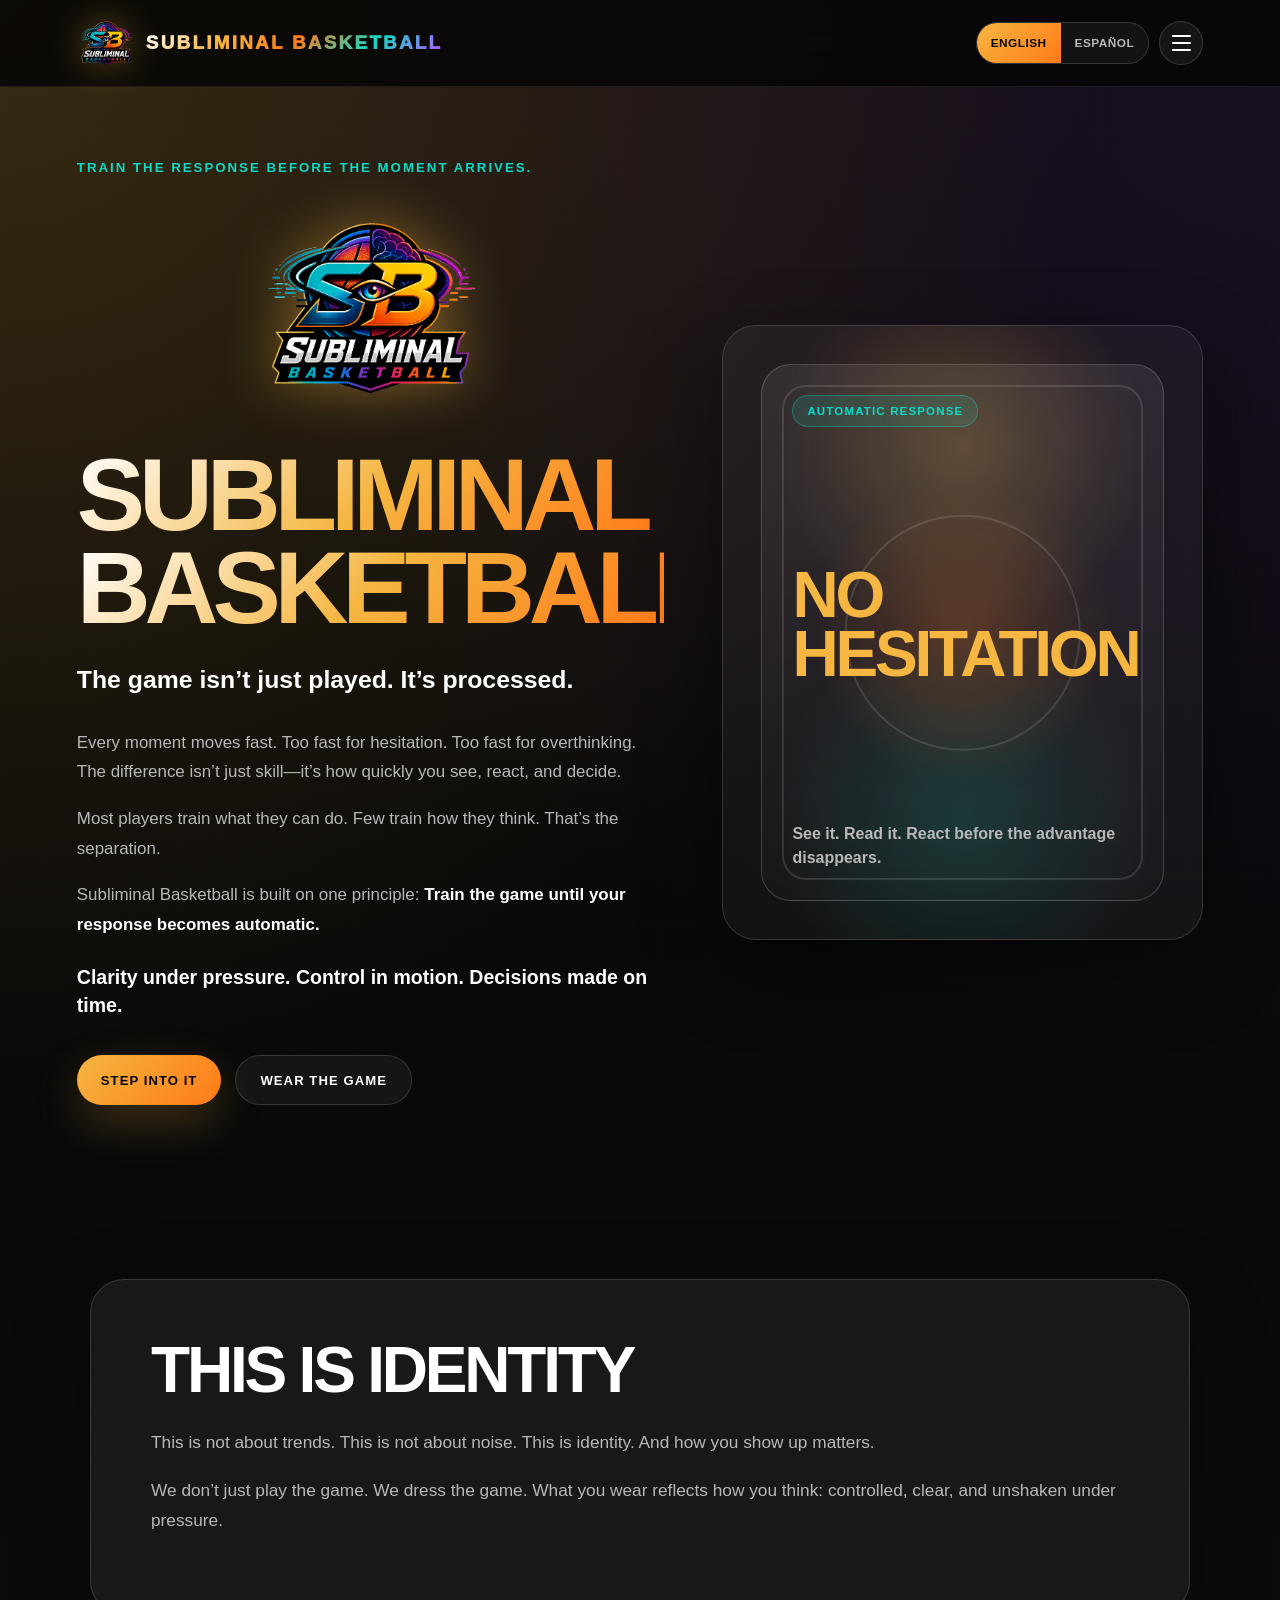
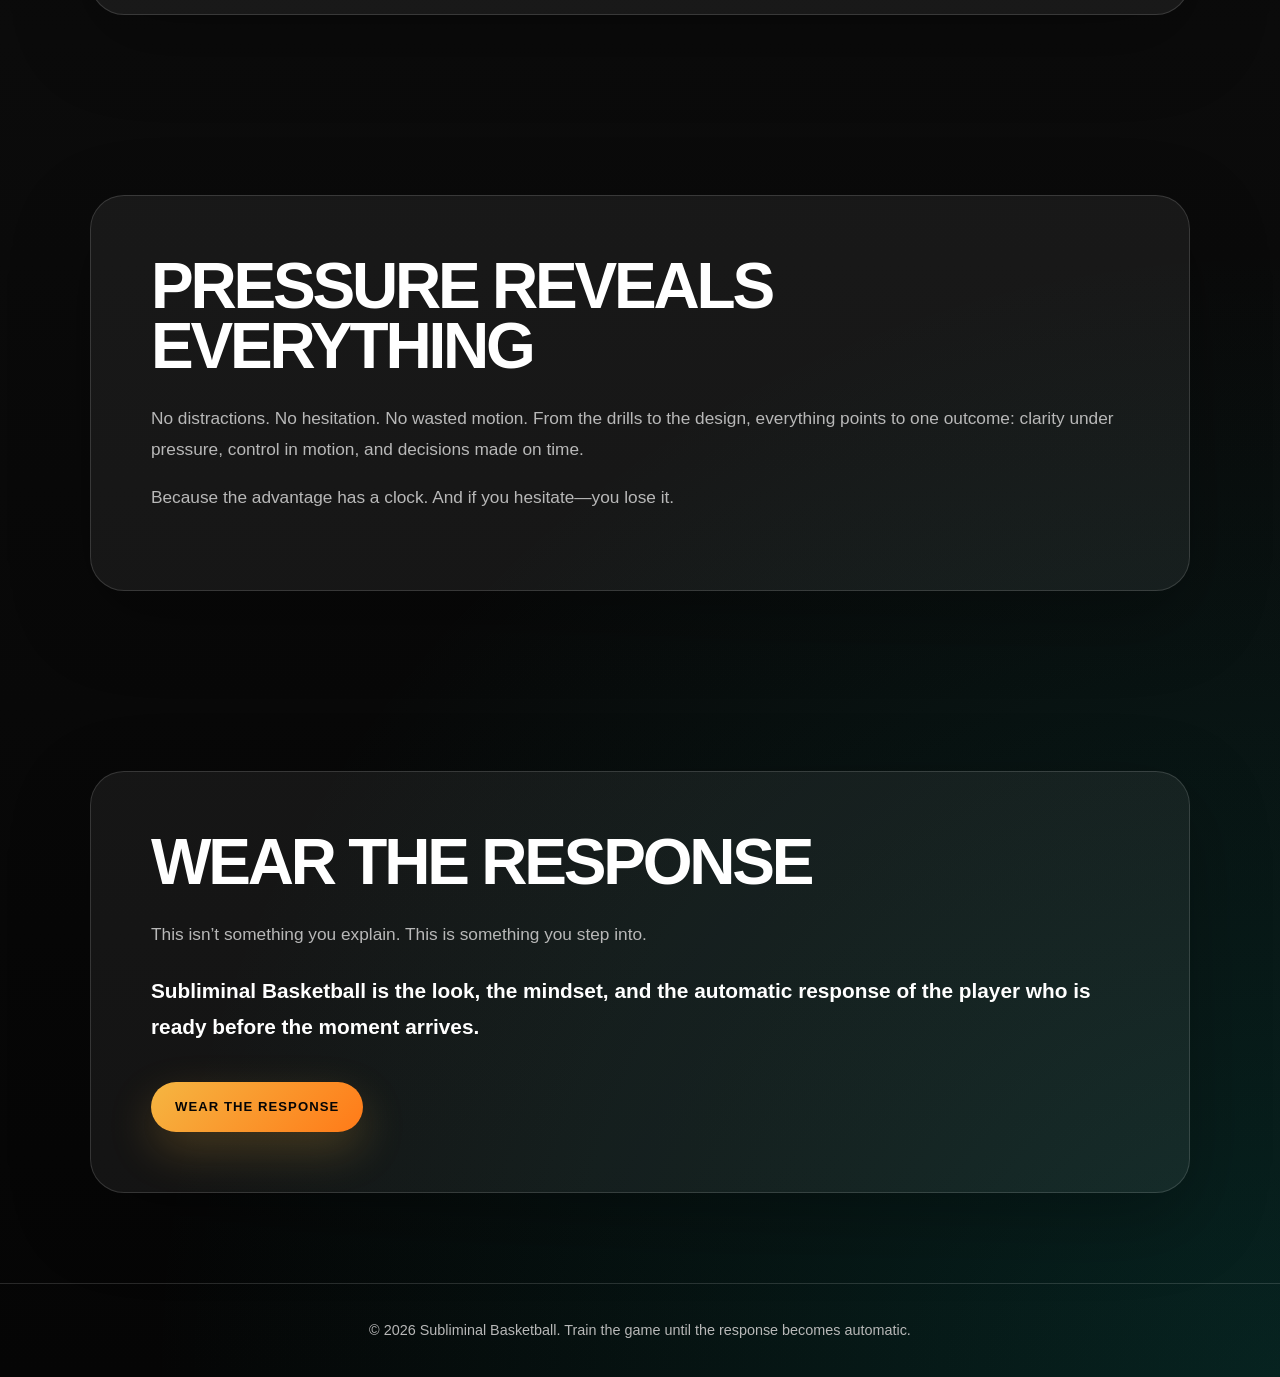
==== index.html @ 5e6e09f7 "Refactor header and hero styles for improved layout Updated styles for the site header and hero sect" ====
<!DOCTYPE html>
<html lang="en">
<head>
  <meta charset="UTF-8" />
  <meta name="viewport" content="width=device-width, initial-scale=1.0" />
  <title>Subliminal Basketball</title>

  <style>
    :root {
      --black: #050505;
      --dark: #0b0b0b;
      --gold: #f5b642;
      --orange: #ff7a18;
      --teal: #11d9c5;
      --purple: #b45cff;
      --pink: #ff3faf;
      --white: #ffffff;
      --muted: #b8b8b8;
      --card: rgba(255, 255, 255, 0.06);
      --border: rgba(255, 255, 255, 0.14);
    }

    * {
      box-sizing: border-box;
      margin: 0;
      padding: 0;
    }

    html {
      scroll-behavior: smooth;
      width: 100%;
      overflow-x: hidden;
    }

    body {
      width: 100%;
      min-height: 100vh;
      overflow-x: hidden;
      font-family: Arial, Helvetica, sans-serif;
      background:
        radial-gradient(circle at top left, rgba(245, 182, 66, 0.22), transparent 34%),
        radial-gradient(circle at top right, rgba(180, 92, 255, 0.13), transparent 34%),
        radial-gradient(circle at bottom right, rgba(17, 217, 197, 0.14), transparent 35%),
        linear-gradient(180deg, #050505 0%, #0b0b0b 55%, #050505 100%);
      color: var(--white);
    }

    a {
      color: inherit;
      text-decoration: none;
    }

    button {
      font: inherit;
    }

    .site-header {
      width: 100%;
      position: fixed;
      top: 0;
      left: 0;
      z-index: 50;
      background: rgba(5, 5, 5, 0.84);
      backdrop-filter: blur(18px);
      border-bottom: 1px solid rgba(255, 255, 255, 0.08);
    }

    main {
      padding-top: 86px;
    }

    .top-nav {
      width: min(100%, 1480px);
      margin: 0 auto;
      padding: 14px 6%;
      display: grid;
      grid-template-columns: minmax(0, 1fr) auto;
      align-items: center;
      gap: 14px;
      position: relative;
    }

    .nav-brand {
      display: flex;
      align-items: center;
      gap: 11px;
      min-width: 0;
    }

    .nav-logo {
      width: clamp(42px, 7vw, 58px);
      height: clamp(42px, 7vw, 58px);
      object-fit: contain;
      display: block;
      flex-shrink: 0;
      filter: drop-shadow(0 0 18px rgba(245, 182, 66, 0.35));
    }

    .nav-title {
      min-width: 0;
      font-size: clamp(0.86rem, 2.2vw, 1.18rem);
      font-weight: 950;
      letter-spacing: clamp(0.05em, 0.8vw, 0.12em);
      line-height: 1.05;
      text-transform: uppercase;
      background: linear-gradient(135deg, var(--white), var(--gold), var(--orange), var(--teal), var(--purple));
      -webkit-background-clip: text;
      background-clip: text;
      color: transparent;
      overflow-wrap: anywhere;
    }

    .nav-actions {
      display: flex;
      align-items: center;
      justify-content: flex-end;
      gap: 10px;
      flex-shrink: 0;
    }

    .language-toggle {
      display: flex;
      border: 1px solid var(--border);
      border-radius: 999px;
      overflow: hidden;
      background: rgba(255, 255, 255, 0.05);
      min-height: 42px;
    }

    .language-toggle button {
      background: transparent;
      border: none;
      color: var(--muted);
      padding: 0 14px;
      cursor: pointer;
      font-weight: 900;
      letter-spacing: 0.04em;
      font-size: 0.74rem;
      text-transform: uppercase;
      white-space: nowrap;
    }

    .language-toggle button.active {
      background: linear-gradient(135deg, var(--gold), var(--orange));
      color: #050505;
    }

    .hamburger {
      width: 44px;
      height: 44px;
      border-radius: 999px;
      border: 1px solid var(--border);
      background: rgba(255, 255, 255, 0.06);
      display: inline-flex;
      flex-direction: column;
      align-items: center;
      justify-content: center;
      gap: 5px;
      cursor: pointer;
      transition: transform 0.2s ease, border-color 0.2s ease;
      flex-shrink: 0;
    }

    .hamburger:hover {
      transform: translateY(-1px);
      border-color: rgba(245, 182, 66, 0.55);
    }

    .hamburger span {
      width: 19px;
      height: 2px;
      border-radius: 999px;
      background: var(--white);
      display: block;
      transition: transform 0.2s ease, opacity 0.2s ease;
    }

    .hamburger.open span:nth-child(1) {
      transform: translateY(7px) rotate(45deg);
    }

    .hamburger.open span:nth-child(2) {
      opacity: 0;
    }

    .hamburger.open span:nth-child(3) {
      transform: translateY(-7px) rotate(-45deg);
    }

    .nav-menu {
      position: absolute;
      top: calc(100% + 10px);
      right: 6%;
      width: min(330px, calc(100vw - 28px));
      border: 1px solid var(--border);
      border-radius: 24px;
      background:
        radial-gradient(circle at top left, rgba(245, 182, 66, 0.18), transparent 38%),
        radial-gradient(circle at bottom right, rgba(17, 217, 197, 0.12), transparent 42%),
        rgba(8, 8, 8, 0.97);
      box-shadow: 0 25px 80px rgba(0, 0, 0, 0.45);
      padding: 12px;
      display: none;
    }

    .nav-menu.open {
      display: block;
    }

    .nav-menu a {
      display: flex;
      align-items: center;
      justify-content: space-between;
      gap: 18px;
      padding: 15px 14px;
      border-radius: 16px;
      color: var(--white);
      font-weight: 900;
      letter-spacing: 0.07em;
      text-transform: uppercase;
      font-size: 0.83rem;
      transition: background 0.2s ease, color 0.2s ease;
    }

    .nav-menu a:hover,
    .nav-menu a:focus-visible {
      background: rgba(255, 255, 255, 0.07);
      color: var(--gold);
      outline: none;
    }

    .nav-menu a::after {
      content: "→";
      color: var(--teal);
      flex-shrink: 0;
    }

    .hero {
      width: min(100%, 1480px);
      min-height: calc(100svh - 78px);
      margin: 0 auto;
      display: grid;
      grid-template-columns: minmax(0, 1.1fr) minmax(320px, 0.9fr);
      align-items: center;
      gap: clamp(28px, 5vw, 58px);
      padding: clamp(38px, 7vw, 74px) 6% 84px;
      position: relative;
    }

    .hero::before {
      content: "";
      position: absolute;
      inset: 0;
      background:
        linear-gradient(rgba(255, 255, 255, 0.03) 1px, transparent 1px),
        linear-gradient(90deg, rgba(255, 255, 255, 0.03) 1px, transparent 1px);
      background-size: 44px 44px;
      opacity: 0.25;
      pointer-events: none;
    }

    .hero-content {
      position: relative;
      z-index: 2;
      max-width: 760px;
      min-width: 0;
    }

    .eyebrow {
      color: var(--teal);
      font-weight: 900;
      letter-spacing: 0.15em;
      text-transform: uppercase;
      font-size: clamp(0.72rem, 1.6vw, 0.83rem);
      margin-bottom: 18px;
    }

    .hero-logo-wrap {
      width: 100%;
      display: flex;
      justify-content: center;
      align-items: center;
      margin: 4px 0 26px;
    }

    .hero-logo {
      width: clamp(150px, 18vw, 245px);
      height: auto;
      object-fit: contain;
      display: block;
      filter: drop-shadow(0 0 28px rgba(245, 182, 66, 0.42));
    }

    h1 {
      font-size: clamp(3rem, 8vw, 7.8rem);
      line-height: 0.9;
      letter-spacing: -0.06em;
      text-transform: uppercase;
      margin-bottom: 28px;
    }

    h1 span {
      display: block;
      background: linear-gradient(135deg, var(--white), var(--gold), var(--orange));
      -webkit-background-clip: text;
      background-clip: text;
      color: transparent;
    }

    .subtitle {
      font-size: clamp(1.1rem, 2vw, 1.55rem);
      line-height: 1.45;
      color: var(--white);
      max-width: 700px;
      margin-bottom: 30px;
      font-weight: 800;
    }

    .story {
      display: flex;
      flex-direction: column;
      gap: 17px;
      color: var(--muted);
      font-size: clamp(0.98rem, 1.45vw, 1.06rem);
      line-height: 1.75;
      max-width: 720px;
    }

    .story strong {
      color: var(--white);
    }

    .story .power-line {
      color: var(--white);
      font-weight: 900;
      font-size: clamp(1.08rem, 2vw, 1.22rem);
      line-height: 1.45;
      margin-top: 6px;
    }

    .cta-row {
      display: flex;
      flex-wrap: wrap;
      gap: 14px;
      margin-top: 36px;
    }

    .btn {
      min-height: 50px;
      display: inline-flex;
      align-items: center;
      justify-content: center;
      padding: 15px 24px;
      border-radius: 999px;
      font-weight: 900;
      text-transform: uppercase;
      letter-spacing: 0.08em;
      font-size: 0.82rem;
      transition: transform 0.2s ease, box-shadow 0.2s ease;
      text-align: center;
    }

    .btn:hover {
      transform: translateY(-2px);
    }

    .btn-primary {
      background: linear-gradient(135deg, var(--gold), var(--orange));
      color: #050505;
      box-shadow: 0 18px 45px rgba(245, 182, 66, 0.22);
    }

    .btn-secondary {
      border: 1px solid var(--border);
      color: var(--white);
      background: rgba(255, 255, 255, 0.05);
    }

    .visual-panel {
      position: relative;
      z-index: 2;
      min-height: clamp(420px, 45vw, 560px);
      border: 1px solid var(--border);
      border-radius: 34px;
      background:
        radial-gradient(circle at 50% 20%, rgba(245, 182, 66, 0.25), transparent 34%),
        radial-gradient(circle at 50% 80%, rgba(17, 217, 197, 0.16), transparent 35%),
        rgba(255, 255, 255, 0.045);
      overflow: hidden;
      box-shadow: 0 30px 80px rgba(0, 0, 0, 0.45);
      display: flex;
      align-items: center;
      justify-content: center;
      padding: clamp(24px, 4vw, 38px);
      min-width: 0;
    }

    .court-card {
      width: min(100%, 420px);
      aspect-ratio: 3 / 4;
      border-radius: 30px;
      border: 1px solid rgba(255, 255, 255, 0.18);
      background:
        linear-gradient(180deg, rgba(255, 255, 255, 0.08), rgba(255, 255, 255, 0.02)),
        radial-gradient(circle at center, rgba(255, 122, 24, 0.24), transparent 45%);
      display: flex;
      flex-direction: column;
      justify-content: space-between;
      padding: clamp(22px, 4vw, 30px);
      position: relative;
      overflow: hidden;
    }

    .court-card::before {
      content: "";
      position: absolute;
      inset: 20px;
      border: 2px solid rgba(255, 255, 255, 0.12);
      border-radius: 24px;
    }

    .court-card::after {
      content: "";
      position: absolute;
      width: 58%;
      aspect-ratio: 1;
      border: 2px solid rgba(255, 255, 255, 0.12);
      border-radius: 50%;
      left: 50%;
      top: 50%;
      transform: translate(-50%, -50%);
    }

    .badge {
      position: relative;
      z-index: 2;
      align-self: flex-start;
      padding: 9px 14px;
      border-radius: 999px;
      background: rgba(17, 217, 197, 0.12);
      border: 1px solid rgba(17, 217, 197, 0.35);
      color: var(--teal);
      font-size: 0.72rem;
      text-transform: uppercase;
      font-weight: 900;
      letter-spacing: 0.1em;
    }

    .visual-title {
      position: relative;
      z-index: 2;
      font-size: clamp(2.2rem, 6vw, 4rem);
      line-height: 0.92;
      font-weight: 900;
      text-transform: uppercase;
      letter-spacing: -0.05em;
    }

    .visual-title span {
      color: var(--gold);
    }

    .visual-footer {
      position: relative;
      z-index: 2;
      color: var(--muted);
      line-height: 1.5;
      font-weight: 700;
      font-size: clamp(0.92rem, 1.6vw, 1rem);
    }

    section:not(.hero) {
      width: min(100%, 1480px);
      margin: 0 auto;
      padding: 90px 6%;
    }

    .section-card {
      max-width: 1100px;
      margin: 0 auto;
      border: 1px solid var(--border);
      border-radius: 34px;
      padding: clamp(28px, 5vw, 60px);
      background: var(--card);
      box-shadow: 0 25px 80px rgba(0, 0, 0, 0.28);
    }

    .section-card h2 {
      font-size: clamp(2rem, 5vw, 4.6rem);
      line-height: 0.95;
      letter-spacing: -0.05em;
      text-transform: uppercase;
      margin-bottom: 26px;
    }

    .section-card p {
      color: var(--muted);
      font-size: clamp(1rem, 1.55vw, 1.08rem);
      line-height: 1.75;
      margin-bottom: 18px;
    }

    .section-card .closing {
      color: var(--white);
      font-weight: 900;
      font-size: clamp(1.08rem, 2vw, 1.3rem);
      margin-top: 24px;
    }

    footer {
      width: 100%;
      padding: 36px 6%;
      border-top: 1px solid var(--border);
      color: var(--muted);
      text-align: center;
      font-size: 0.9rem;
      line-height: 1.5;
    }

    [data-lang="es"] {
      display: none;
    }

    body.es [data-lang="en"] {
      display: none;
    }

    body.es [data-lang="es"] {
      display: block;
    }

    body.es span[data-lang="es"],
    body.es strong[data-lang="es"] {
      display: inline;
    }

    body.es span[data-lang="en"],
    body.es strong[data-lang="en"] {
      display: none;
    }

    @media (max-width: 980px) {
      .hero {
        grid-template-columns: 1fr;
        min-height: auto;
      }

      .hero-content {
        max-width: 860px;
      }

      .visual-panel {
        width: 100%;
      }
    }

    @media (max-width: 700px) {
      main {
        padding-top: 76px;
      }

      .top-nav {
        padding: 12px 5%;
        grid-template-columns: 1fr auto;
        align-items: center;
        gap: 10px;
      }

      .nav-brand {
        gap: 9px;
      }

      .nav-logo {
        width: 44px;
        height: 44px;
      }

      .nav-title {
        font-size: 0.84rem;
        letter-spacing: 0.07em;
        max-width: 170px;
      }

      .nav-actions {
        gap: 8px;
      }

      .language-toggle {
        min-height: 40px;
      }

      .language-toggle button {
        padding: 0 10px;
        font-size: 0.66rem;
      }

      .hamburger {
        width: 42px;
        height: 42px;
      }

      .nav-menu {
        right: 5%;
        top: calc(100% + 8px);
      }

      .hero {
        padding: 36px 5% 70px;
        gap: 34px;
      }

      .hero-logo {
        width: clamp(145px, 38vw, 205px);
      }

      .eyebrow {
        letter-spacing: 0.11em;
      }

      h1 {
        font-size: clamp(2.78rem, 15vw, 4.8rem);
      }

      .cta-row {
        flex-direction: column;
      }

      .btn {
        width: 100%;
      }

      .visual-panel {
        min-height: 390px;
        border-radius: 28px;
      }

      .court-card {
        max-width: 330px;
        border-radius: 26px;
      }

      section:not(.hero) {
        padding: 70px 5%;
      }

      .section-card {
        border-radius: 28px;
      }
    }

    @media (max-width: 470px) {
      main {
        padding-top: 122px;
      }

      .top-nav {
        grid-template-columns: 1fr;
        justify-items: stretch;
      }

      .nav-brand {
        justify-content: center;
        text-align: center;
      }

      .nav-title {
        max-width: none;
        font-size: 0.88rem;
      }

      .nav-actions {
        width: 100%;
        justify-content: center;
      }

      .language-toggle {
        flex: 1;
        max-width: 245px;
      }

      .language-toggle button {
        flex: 1;
        padding: 0 8px;
      }

      .nav-menu {
        left: 14px;
        right: 14px;
        width: auto;
      }

      .hero {
        padding-top: 30px;
      }

      .hero-logo-wrap {
        margin: 2px 0 22px;
      }

      .hero-logo {
        width: min(210px, 58vw);
      }

      .subtitle {
        margin-bottom: 24px;
      }

      .story {
        line-height: 1.68;
        gap: 15px;
      }

      .visual-panel {
        min-height: 360px;
        padding: 18px;
      }

      .court-card {
        max-width: 300px;
      }
    }

    @media (max-width: 360px) {
      main {
        padding-top: 118px;
      }

      .nav-title {
        font-size: 0.78rem;
      }

      .language-toggle {
        max-width: 220px;
      }

      .language-toggle button {
        font-size: 0.6rem;
      }

      .hero {
        padding-left: 4.5%;
        padding-right: 4.5%;
      }

      h1 {
        font-size: 2.55rem;
      }

      .visual-panel {
        min-height: 330px;
      }
    }
  </style>
</head>

<body>
  <header class="site-header">
    <nav class="top-nav" aria-label="Main Navigation">
      <a href="index.html" class="nav-brand" aria-label="Subliminal Basketball Home">
        <img src="subliminal-transparent.png" alt="Subliminal Basketball Logo" class="nav-logo" />
        <div class="nav-title">Subliminal Basketball</div>
      </a>

      <div class="nav-actions">
        <div class="language-toggle" aria-label="Language selector">
          <button id="enBtn" class="active" type="button">English</button>
          <button id="esBtn" type="button">Español</button>
        </div>

        <button class="hamburger" id="menuBtn" type="button" aria-label="Open menu" aria-expanded="false">
          <span></span>
          <span></span>
          <span></span>
        </button>
      </div>

      <div class="nav-menu" id="navMenu">
        <a href="#identity">
          <span data-lang="en">Identity</span>
          <span data-lang="es">Identidad</span>
        </a>

        <a href="#pressure">
          <span data-lang="en">Pressure</span>
          <span data-lang="es">Presión</span>
        </a>

        <a href="#wear">
          <span data-lang="en">Wear The Game</span>
          <span data-lang="es">Viste El Juego</span>
        </a>
      </div>
    </nav>
  </header>

  <main>
    <section class="hero">
      <div class="hero-content">
        <div class="eyebrow">
          <span data-lang="en">Train the response before the moment arrives.</span>
          <span data-lang="es">Entrena la respuesta antes de que llegue el momento.</span>
        </div>

        <div class="hero-logo-wrap" aria-hidden="true">
          <img src="subliminal-transparent.png" alt="" class="hero-logo" />
        </div>

        <h1>
          <span data-lang="en">Subliminal</span>
          <span data-lang="en">Basketball</span>

          <span data-lang="es">Baloncesto</span>
          <span data-lang="es">Subliminal</span>
        </h1>

        <p class="subtitle">
          <span data-lang="en">The game isn’t just played. It’s processed.</span>
          <span data-lang="es">El juego no solo se juega. Se procesa.</span>
        </p>

        <div class="story">
          <p data-lang="en">
            Every moment moves fast. Too fast for hesitation. Too fast for overthinking. The difference isn’t just skill—it’s how quickly you see, react, and decide.
          </p>

          <p data-lang="en">
            Most players train what they can do. Few train how they think. That’s the separation.
          </p>

          <p data-lang="en">
            Subliminal Basketball is built on one principle: <strong>Train the game until your response becomes automatic.</strong>
          </p>

          <p data-lang="es">
            Cada momento se mueve rápido. Demasiado rápido para dudar. Demasiado rápido para pensar de más. La diferencia no es solamente la habilidad; es cuán rápido ves, reaccionas y decides.
          </p>

          <p data-lang="es">
            La mayoría de los jugadores entrenan lo que pueden hacer. Pocos entrenan cómo piensan. Ahí está la separación.
          </p>

          <p data-lang="es">
            Subliminal Basketball nace de un principio: <strong>Entrena el juego hasta que tu respuesta sea automática.</strong>
          </p>

          <p class="power-line" data-lang="en">
            Clarity under pressure. Control in motion. Decisions made on time.
          </p>

          <p class="power-line" data-lang="es">
            Claridad bajo presión. Control en movimiento. Decisiones a tiempo.
          </p>
        </div>

        <div class="cta-row">
          <a href="#identity" class="btn btn-primary">
            <span data-lang="en">Step Into It</span>
            <span data-lang="es">Entra En El Juego</span>
          </a>

          <a href="#wear" class="btn btn-secondary">
            <span data-lang="en">Wear The Game</span>
            <span data-lang="es">Viste El Juego</span>
          </a>
        </div>
      </div>

      <div class="visual-panel">
        <div class="court-card">
          <div class="badge">
            <span data-lang="en">Automatic Response</span>
            <span data-lang="es">Respuesta Automática</span>
          </div>

          <div class="visual-title">
            <span data-lang="en">No<br>Hesitation</span>
            <span data-lang="es">Sin<br>Duda</span>
          </div>

          <div class="visual-footer">
            <span data-lang="en">See it. Read it. React before the advantage disappears.</span>
            <span data-lang="es">Velo. Léelo. Reacciona antes de que la ventaja desaparezca.</span>
          </div>
        </div>
      </div>
    </section>

    <section id="identity">
      <div class="section-card">
        <h2>
          <span data-lang="en">This Is Identity</span>
          <span data-lang="es">Esto Es Identidad</span>
        </h2>

        <p data-lang="en">
          This is not about trends. This is not about noise. This is identity. And how you show up matters.
        </p>

        <p data-lang="en">
          We don’t just play the game. We dress the game. What you wear reflects how you think: controlled, clear, and unshaken under pressure.
        </p>

        <p data-lang="es">
          Esto no se trata de tendencias. Esto no se trata de ruido. Esto es identidad. Y la manera en que te presentas importa.
        </p>

        <p data-lang="es">
          Nosotros no solo jugamos el juego. Nosotros vestimos el juego. Lo que te pones refleja cómo piensas: con control, claridad y firmeza bajo presión.
        </p>
      </div>
    </section>

    <section id="pressure">
      <div class="section-card">
        <h2>
          <span data-lang="en">Pressure Reveals Everything</span>
          <span data-lang="es">La Presión Lo Revela Todo</span>
        </h2>

        <p data-lang="en">
          No distractions. No hesitation. No wasted motion. From the drills to the design, everything points to one outcome: clarity under pressure, control in motion, and decisions made on time.
        </p>

        <p data-lang="en">
          Because the advantage has a clock. And if you hesitate—you lose it.
        </p>

        <p data-lang="es">
          Sin distracciones. Sin dudas. Sin movimientos desperdiciados. Desde los ejercicios hasta el diseño, todo apunta a un solo resultado: claridad bajo presión, control en movimiento y decisiones tomadas a tiempo.
        </p>

        <p data-lang="es">
          Porque la ventaja tiene reloj. Y si dudas, la pierdes.
        </p>
      </div>
    </section>

    <section id="wear">
      <div class="section-card">
        <h2>
          <span data-lang="en">Wear The Response</span>
          <span data-lang="es">Viste La Respuesta</span>
        </h2>

        <p data-lang="en">
          This isn’t something you explain. This is something you step into.
        </p>

        <p data-lang="en" class="closing">
          Subliminal Basketball is the look, the mindset, and the automatic response of the player who is ready before the moment arrives.
        </p>

        <p data-lang="es">
          Esto no es algo que se explica. Esto es algo en lo que tú entras.
        </p>

        <p data-lang="es" class="closing">
          Subliminal Basketball es la presencia, la mentalidad y la respuesta automática del jugador que está listo antes de que llegue el momento.
        </p>

        <div class="cta-row">
          <a href="#" class="btn btn-primary">
            <span data-lang="en">Wear The Response</span>
            <span data-lang="es">Viste La Respuesta</span>
          </a>
        </div>
      </div>
    </section>
  </main>

  <footer>
    <span data-lang="en">© 2026 Subliminal Basketball. Train the game until the response becomes automatic.</span>
    <span data-lang="es">© 2026 Subliminal Basketball. Entrena el juego hasta que la respuesta sea automática.</span>
  </footer>

  <script>
    const enBtn = document.getElementById("enBtn");
    const esBtn = document.getElementById("esBtn");
    const menuBtn = document.getElementById("menuBtn");
    const navMenu = document.getElementById("navMenu");
    const menuLinks = navMenu.querySelectorAll("a");

    function setLanguage(lang) {
      if (lang === "es") {
        document.body.classList.add("es");
        esBtn.classList.add("active");
        enBtn.classList.remove("active");
        document.documentElement.lang = "es";
      } else {
        document.body.classList.remove("es");
        enBtn.classList.add("active");
        esBtn.classList.remove("active");
        document.documentElement.lang = "en";
      }

      localStorage.setItem("subliminalBasketballLang", lang);
      closeMenu();
    }

    function toggleMenu() {
      const isOpen = navMenu.classList.toggle("open");
      menuBtn.classList.toggle("open", isOpen);
      menuBtn.setAttribute("aria-expanded", isOpen ? "true" : "false");
      menuBtn.setAttribute("aria-label", isOpen ? "Close menu" : "Open menu");
    }

    function closeMenu() {
      navMenu.classList.remove("open");
      menuBtn.classList.remove("open");
      menuBtn.setAttribute("aria-expanded", "false");
      menuBtn.setAttribute("aria-label", "Open menu");
    }

    enBtn.addEventListener("click", () => setLanguage("en"));
    esBtn.addEventListener("click", () => setLanguage("es"));
    menuBtn.addEventListener("click", toggleMenu);

    menuLinks.forEach((link) => {
      link.addEventListener("click", closeMenu);
    });

    document.addEventListener("click", (event) => {
      const clickedInsideNav = event.target.closest(".top-nav");
      if (!clickedInsideNav) {
        closeMenu();
      }
    });

    document.addEventListener("keydown", (event) => {
      if (event.key === "Escape") {
        closeMenu();
      }
    });

    const savedLang = localStorage.getItem("subliminalBasketballLang");
    if (savedLang === "es") {
      setLanguage("es");
    }
  </script>
</body>
</html>
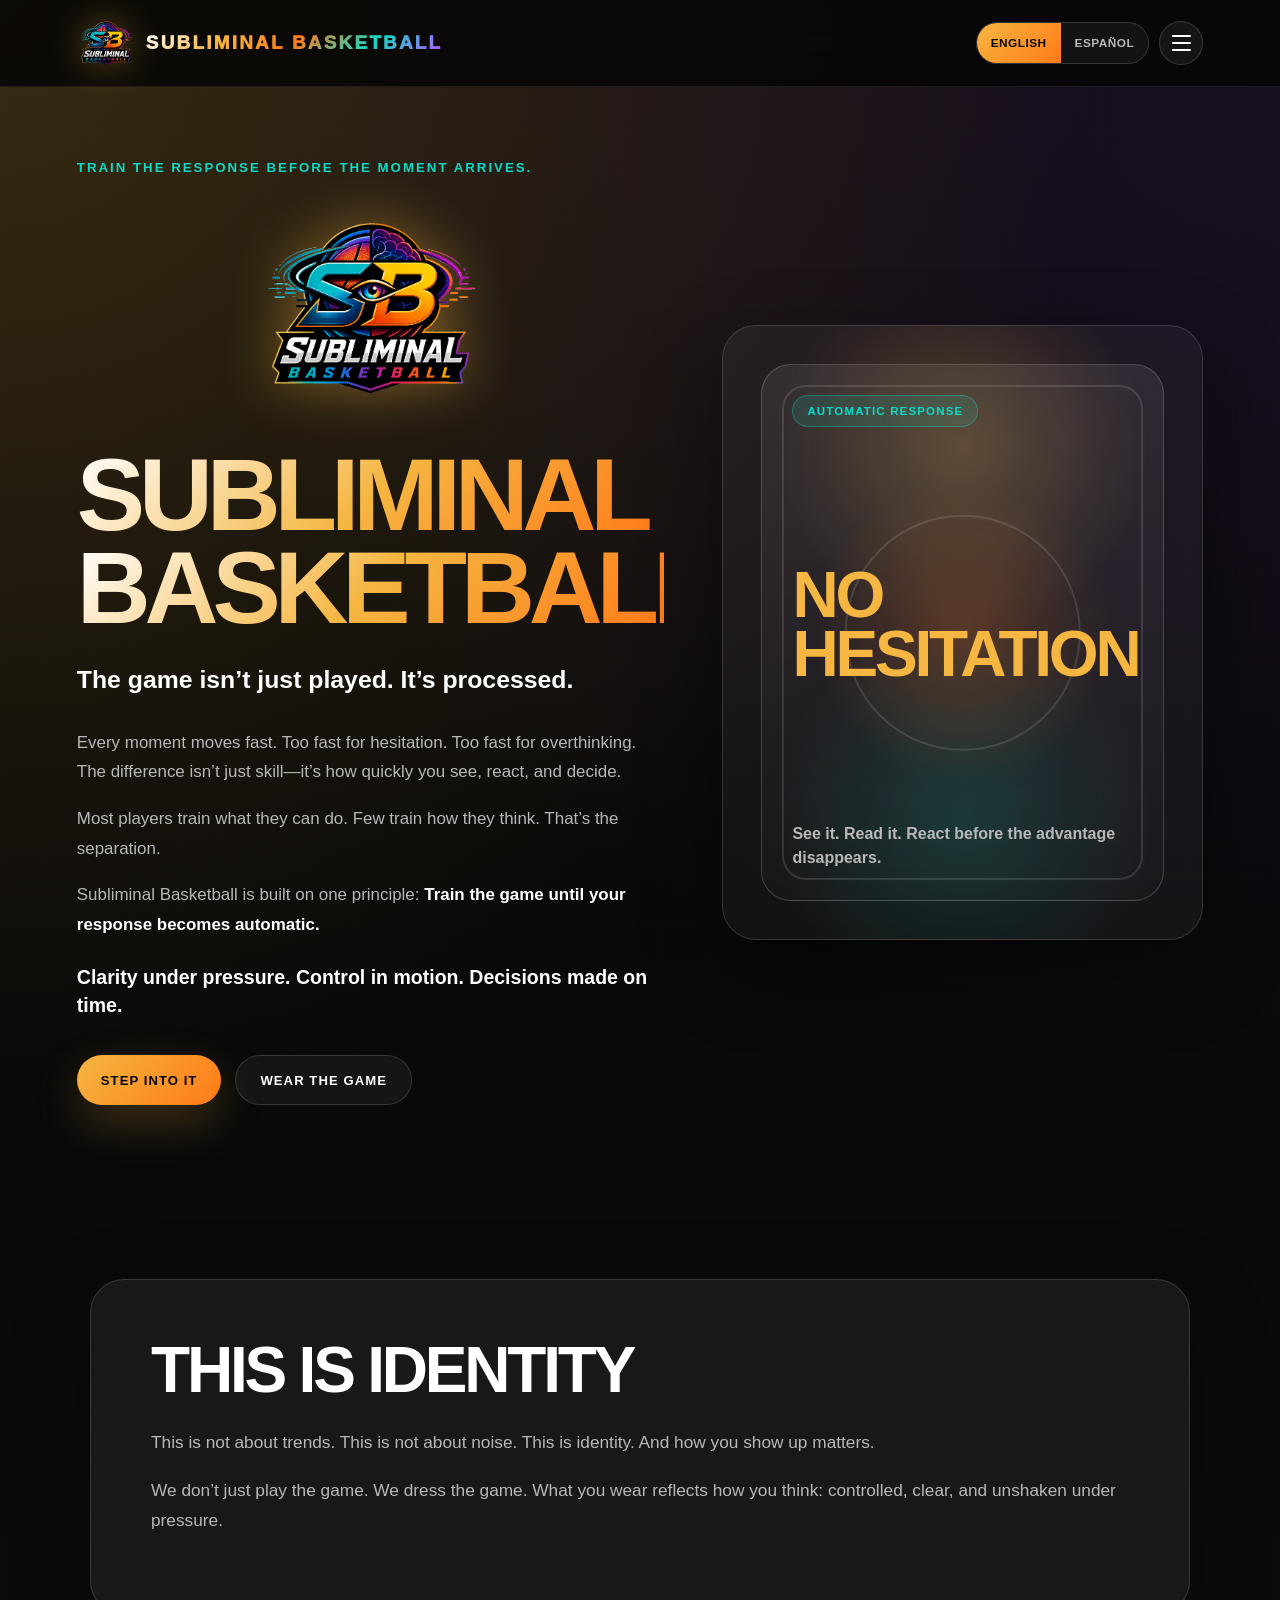
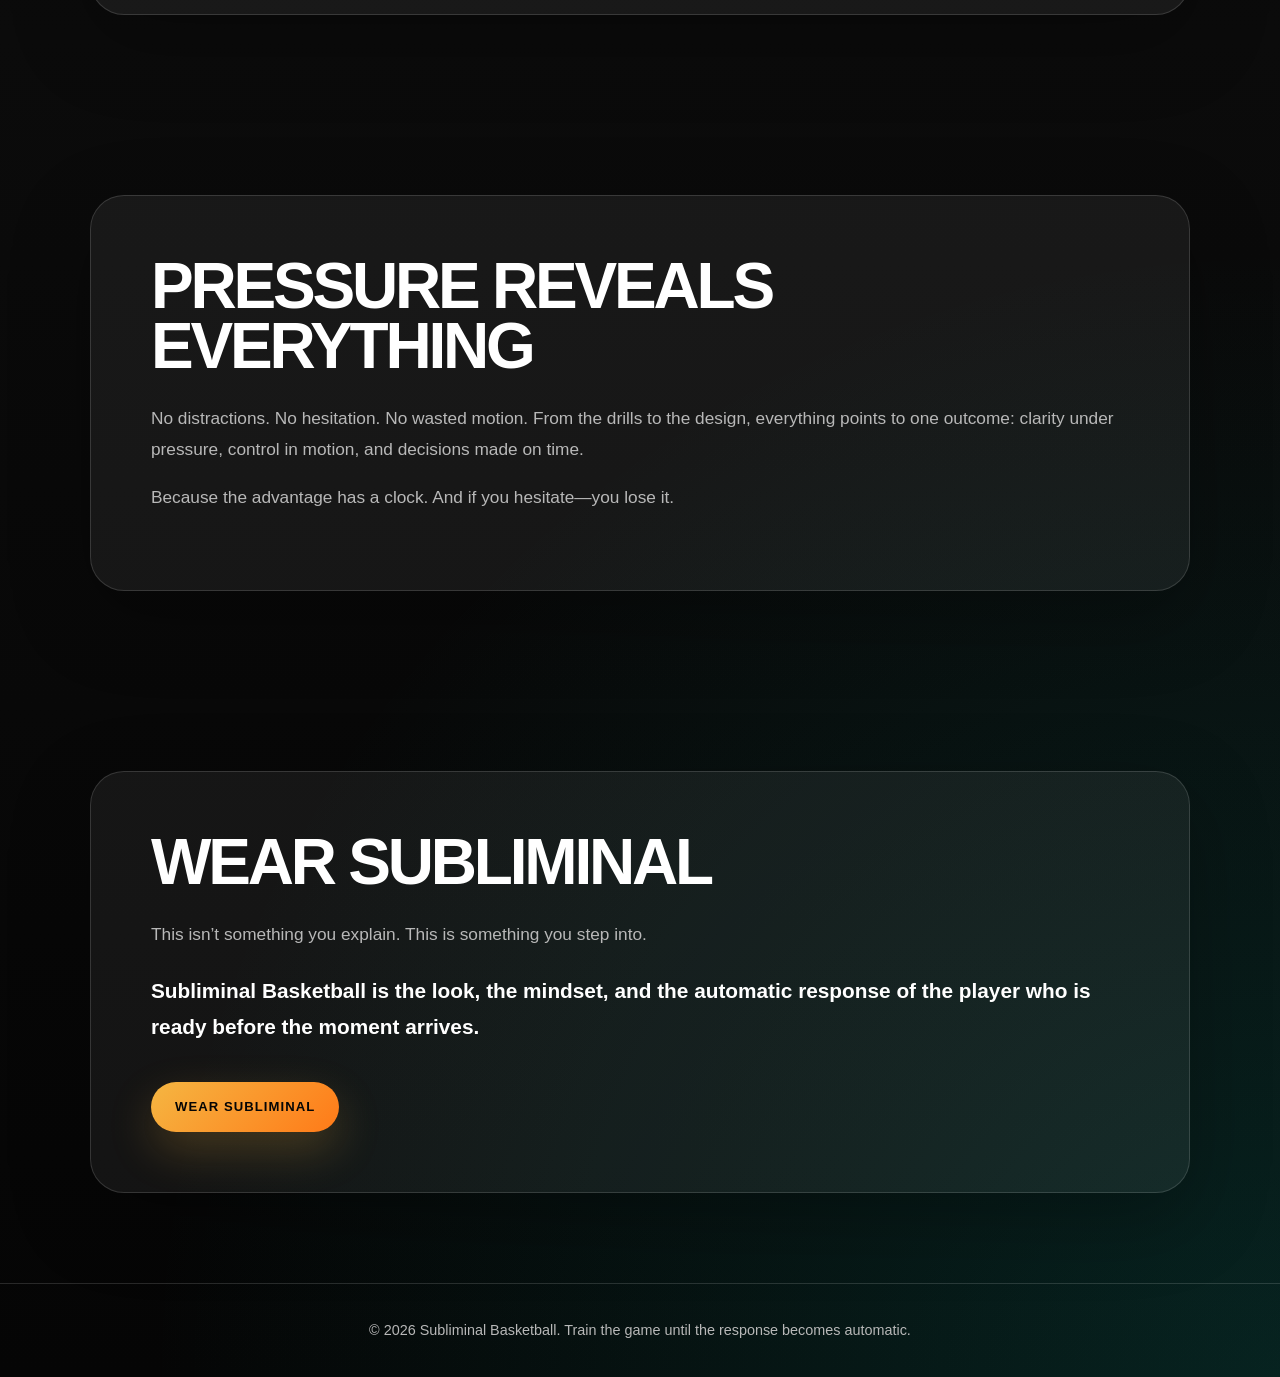
==== commit d2d68cc2: "Add Subliminal Drills link to navigation menu" ====
--- a/index.html
+++ b/index.html
@@ -780,14 +780,24 @@
           <span data-lang="es">Identidad</span>
         </a>
 
+        <div class="nav-menu" id="navMenu">
+          <a href="sub-drills.html">
+            <span data-lang="en">Subliminal Drills</span>
+            <span data-lang="es">Drills Subliminales</span>
+         </a>
+
+  <a href="#identity">
+    <span data-lang="en">Identity</span>
+    <span data-lang="es">Identidad</span>
+  </a>
         <a href="#pressure">
           <span data-lang="en">Pressure</span>
           <span data-lang="es">Presión</span>
         </a>
 
         <a href="#wear">
-          <span data-lang="en">Wear The Game</span>
-          <span data-lang="es">Viste El Juego</span>
+          <span data-lang="en">Wear Subliminal</span>
+          <span data-lang="es">Viste Subliminal</span>
         </a>
       </div>
     </nav>
@@ -938,8 +948,8 @@
     <section id="wear">
       <div class="section-card">
         <h2>
-          <span data-lang="en">Wear The Response</span>
-          <span data-lang="es">Viste La Respuesta</span>
+          <span data-lang="en">Wear Subliminal</span>
+          <span data-lang="es">Viste Subliminal</span>
         </h2>
 
         <p data-lang="en">
@@ -960,8 +970,8 @@
 
         <div class="cta-row">
           <a href="#" class="btn btn-primary">
-            <span data-lang="en">Wear The Response</span>
-            <span data-lang="es">Viste La Respuesta</span>
+            <span data-lang="en">Wear Subliminal</span>
+            <span data-lang="es">Viste Subliminal</span>
           </a>
         </div>
       </div>
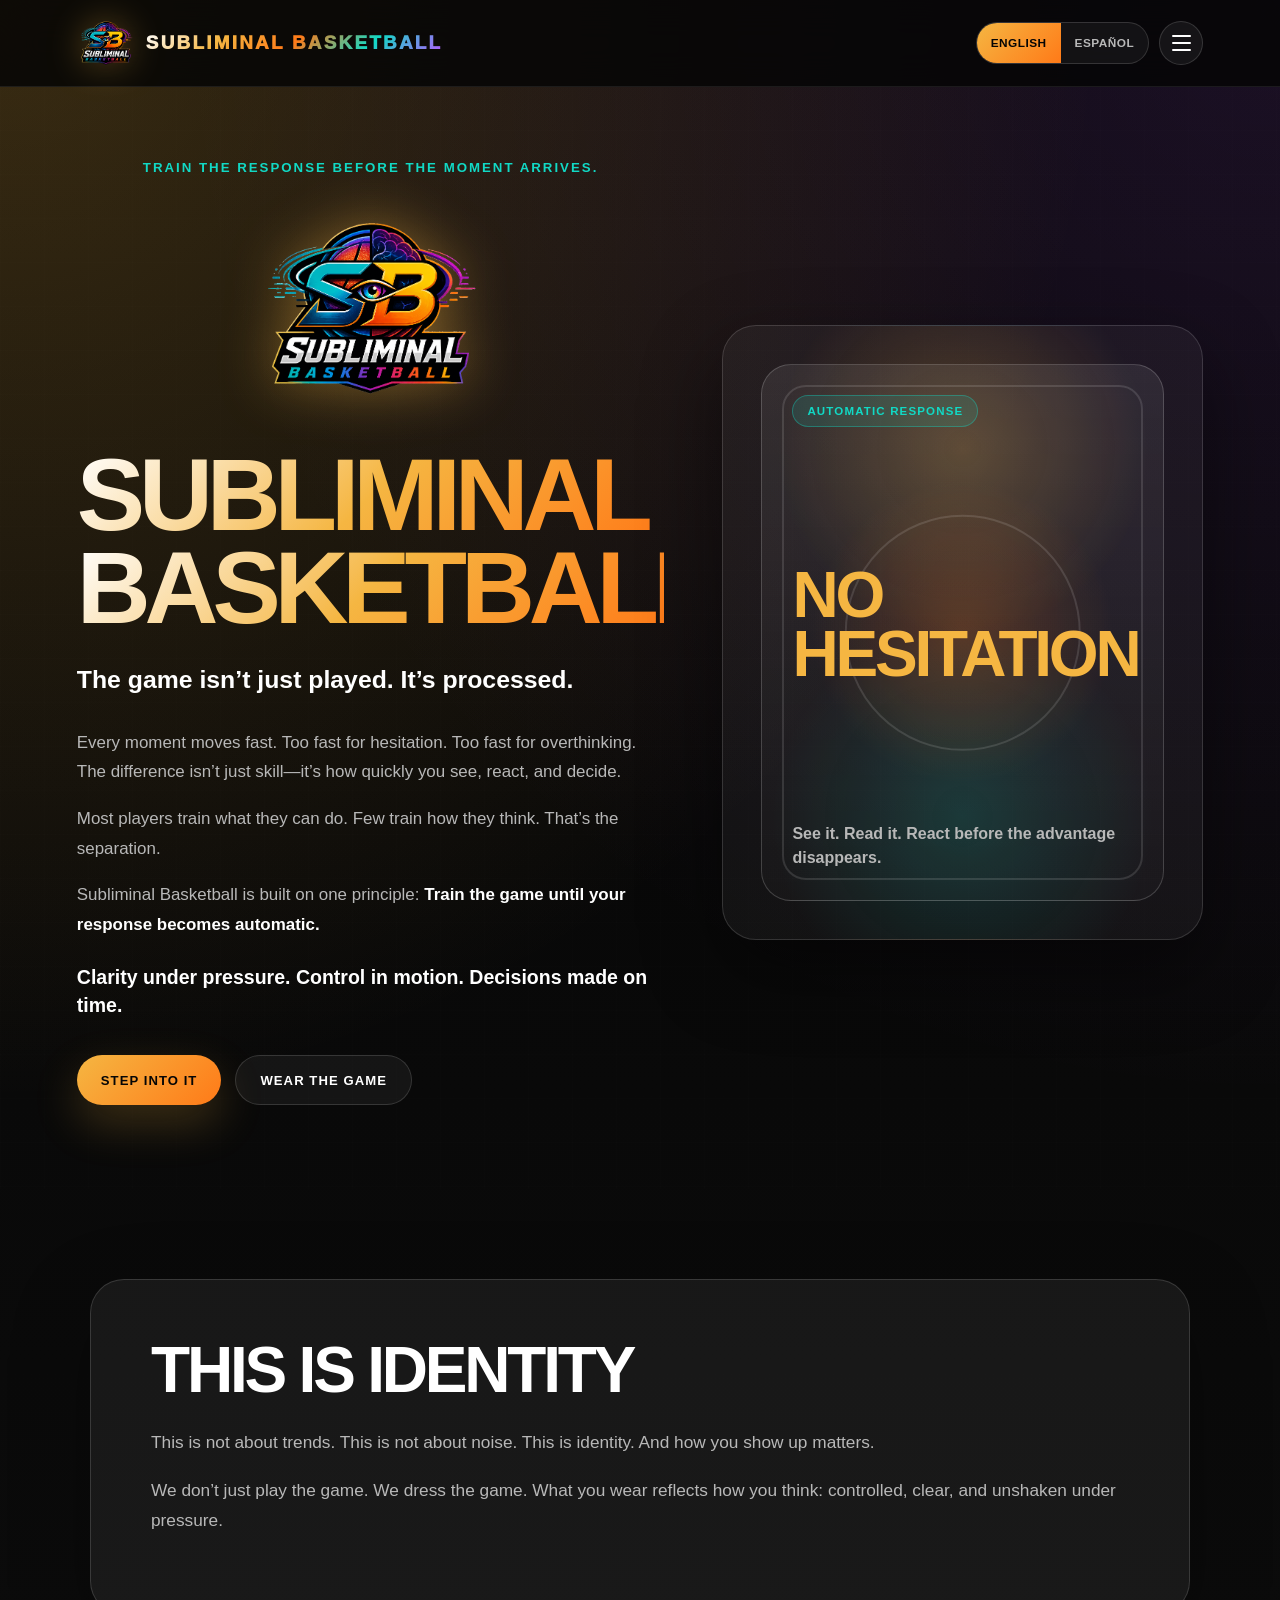
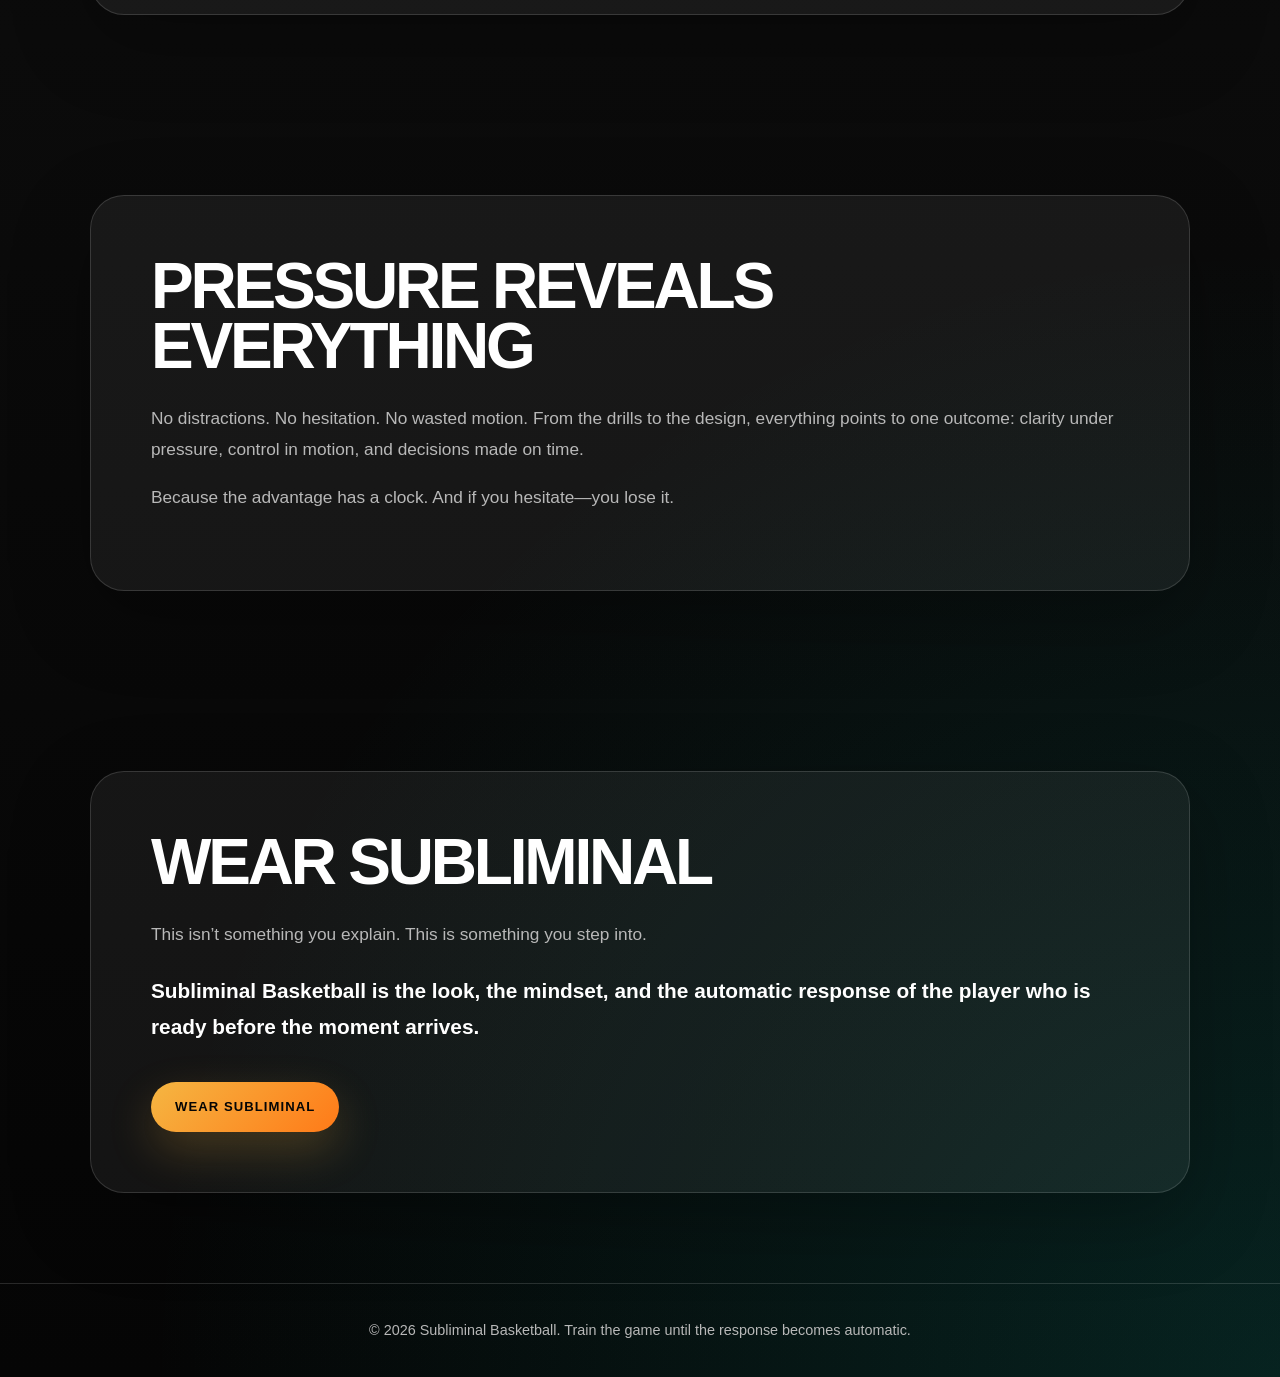
==== commit 697ca2c6: "Center align text in hero section" ====
--- a/index.html
+++ b/index.html
@@ -273,6 +273,8 @@
       text-transform: uppercase;
       font-size: clamp(0.72rem, 1.6vw, 0.83rem);
       margin-bottom: 18px;
+      text-align: center;
+      width: 100%;
     }
 
     .hero-logo-wrap {
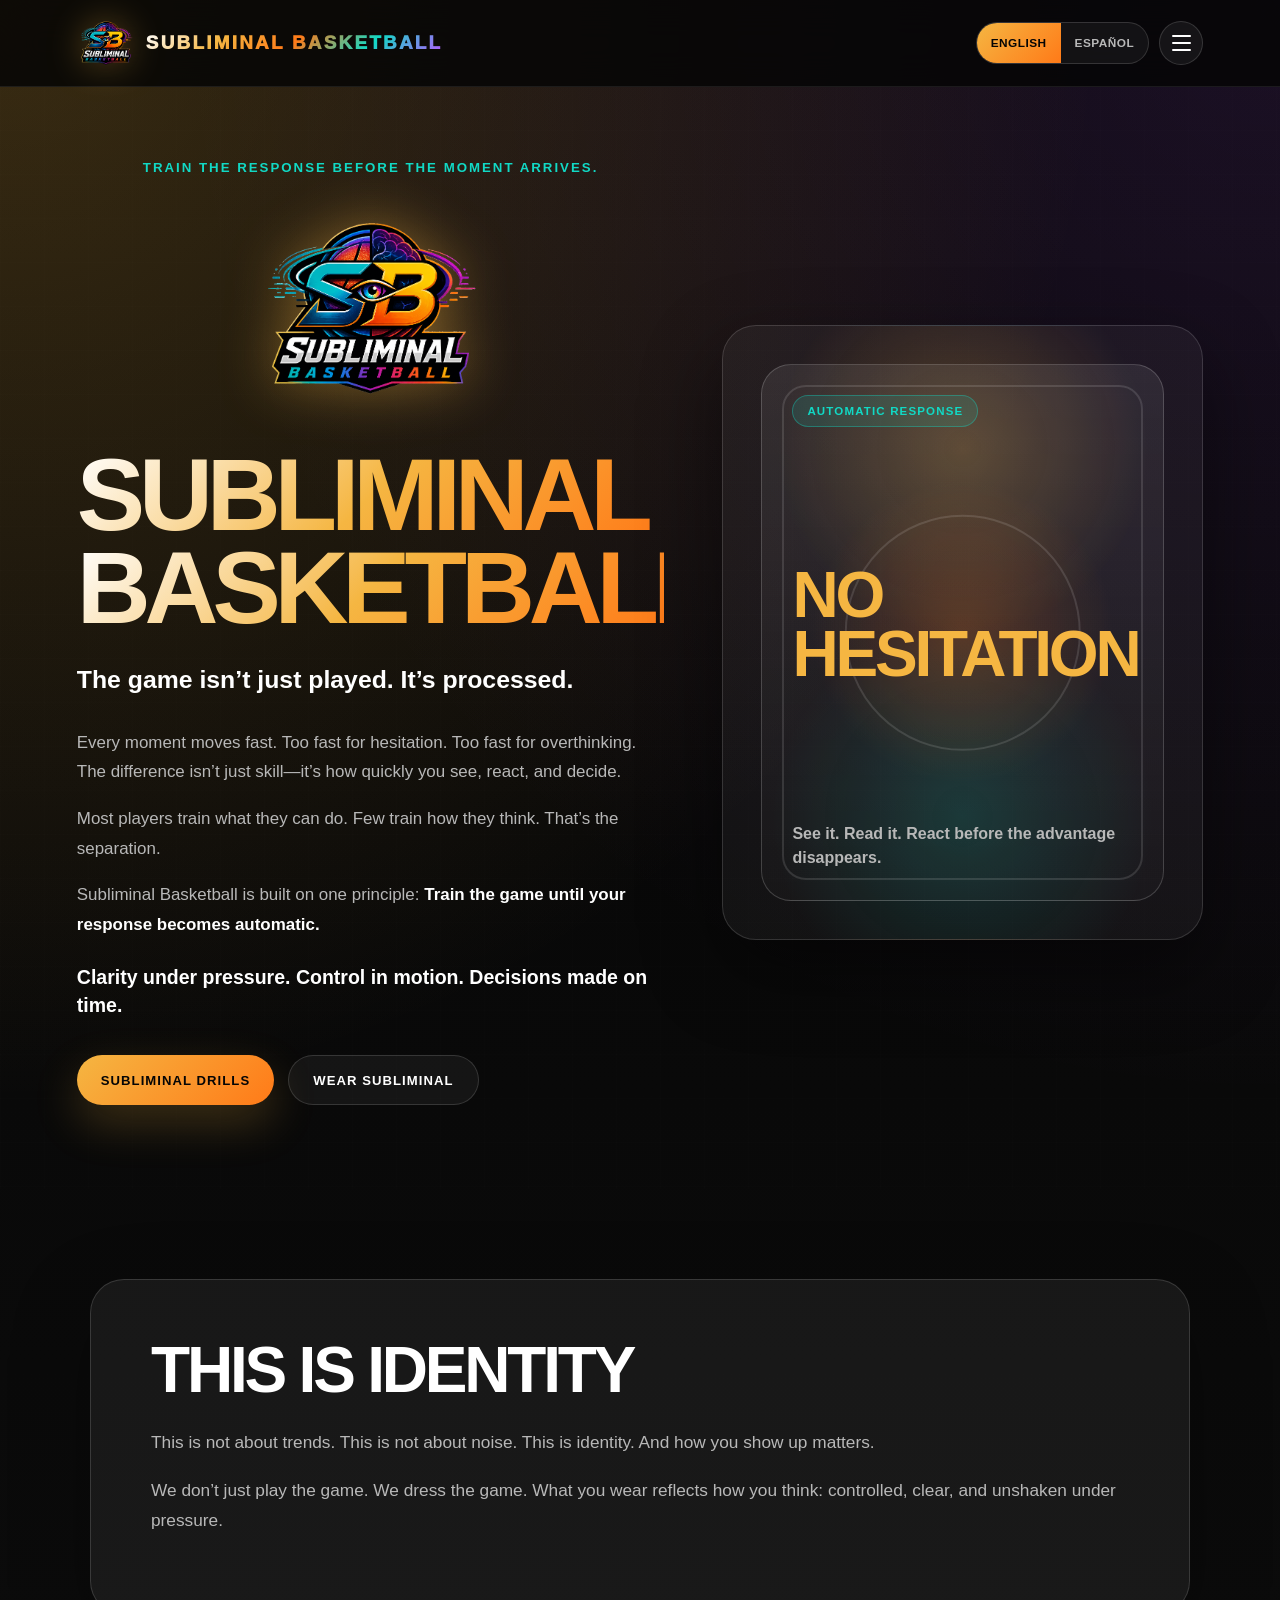
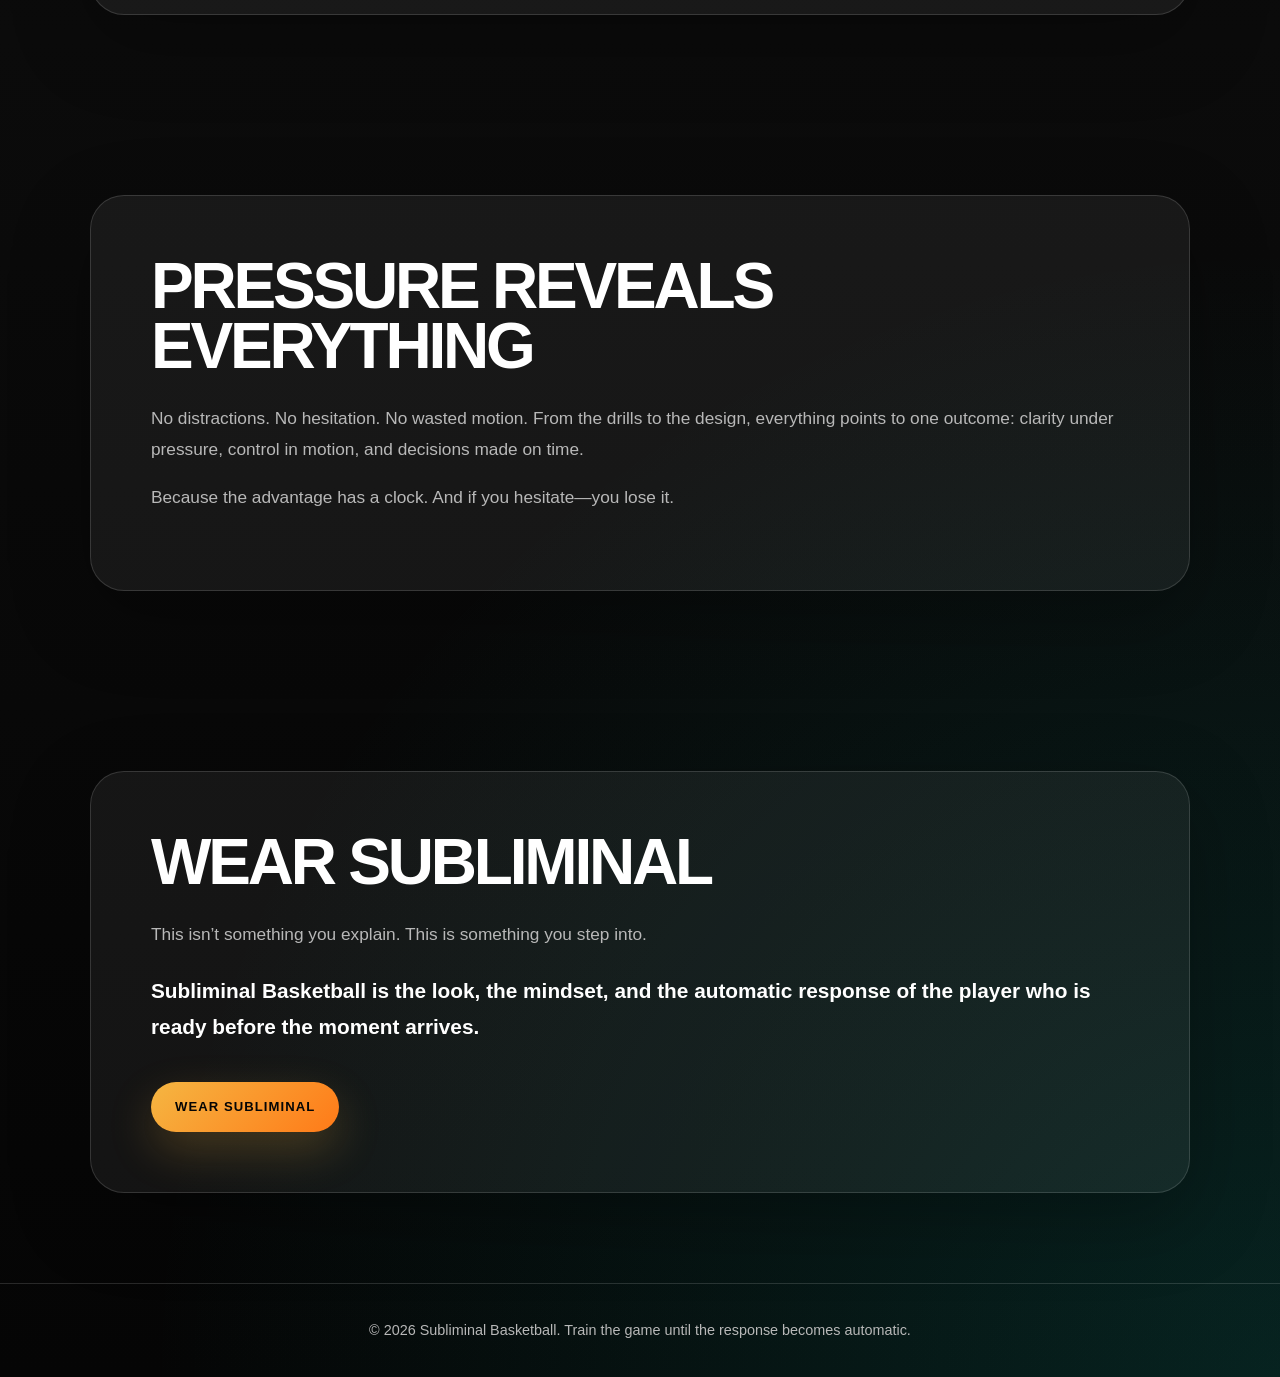
==== commit fd3f74bd: "Update navigation menu and button links" ====
--- a/index.html
+++ b/index.html
@@ -191,7 +191,7 @@
       position: absolute;
       top: calc(100% + 10px);
       right: 6%;
-      width: min(330px, calc(100vw - 28px));
+      width: min(340px, calc(100vw - 28px));
       border: 1px solid var(--border);
       border-radius: 24px;
       background:
@@ -777,21 +777,16 @@
       </div>
 
       <div class="nav-menu" id="navMenu">
+        <a href="sub-drills.html">
+          <span data-lang="en">Subliminal Drills</span>
+          <span data-lang="es">Drills Subliminales</span>
+        </a>
+
         <a href="#identity">
           <span data-lang="en">Identity</span>
           <span data-lang="es">Identidad</span>
         </a>
 
-        <div class="nav-menu" id="navMenu">
-          <a href="sub-drills.html">
-            <span data-lang="en">Subliminal Drills</span>
-            <span data-lang="es">Drills Subliminales</span>
-         </a>
-
-  <a href="#identity">
-    <span data-lang="en">Identity</span>
-    <span data-lang="es">Identidad</span>
-  </a>
         <a href="#pressure">
           <span data-lang="en">Pressure</span>
           <span data-lang="es">Presión</span>
@@ -865,14 +860,14 @@
         </div>
 
         <div class="cta-row">
-          <a href="#identity" class="btn btn-primary">
-            <span data-lang="en">Step Into It</span>
-            <span data-lang="es">Entra En El Juego</span>
+          <a href="sub-drills.html" class="btn btn-primary">
+            <span data-lang="en">Subliminal Drills</span>
+            <span data-lang="es">Drills Subliminales</span>
           </a>
 
           <a href="#wear" class="btn btn-secondary">
-            <span data-lang="en">Wear The Game</span>
-            <span data-lang="es">Viste El Juego</span>
+            <span data-lang="en">Wear Subliminal</span>
+            <span data-lang="es">Viste Subliminal</span>
           </a>
         </div>
       </div>
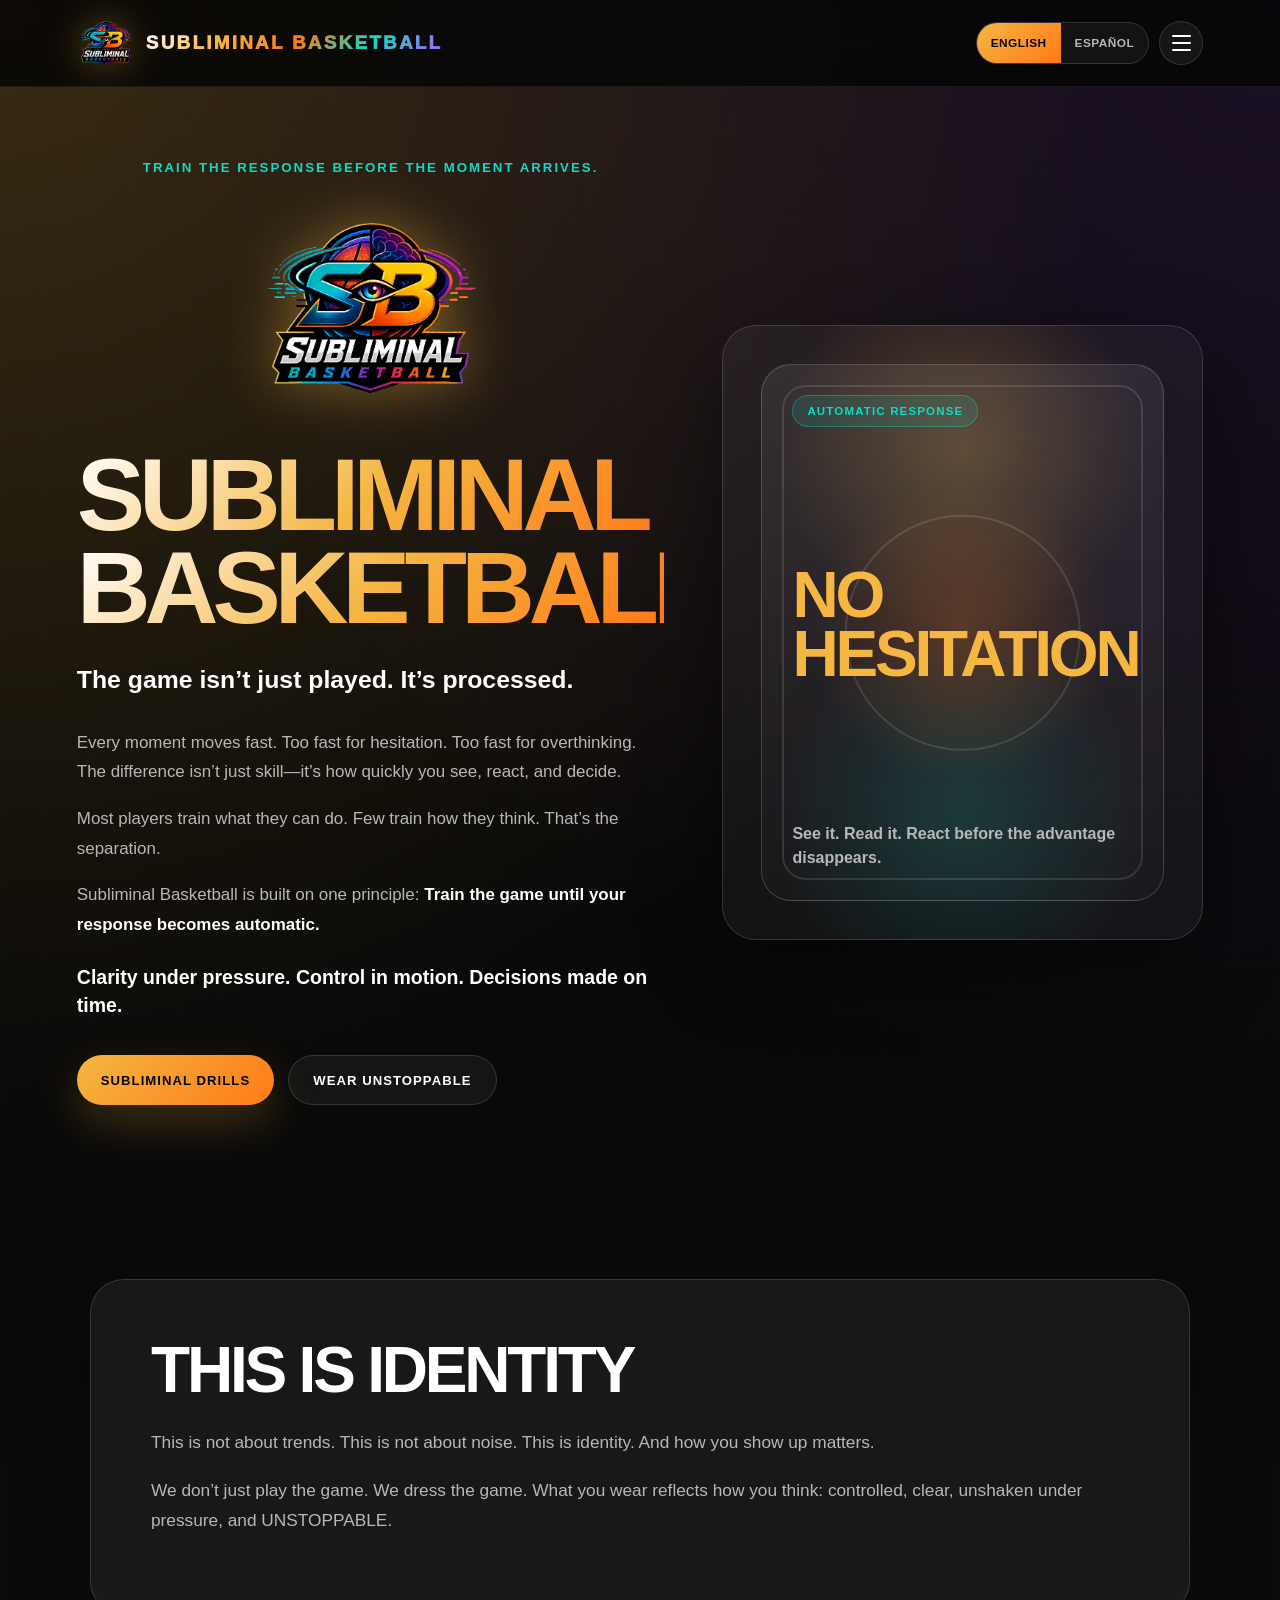
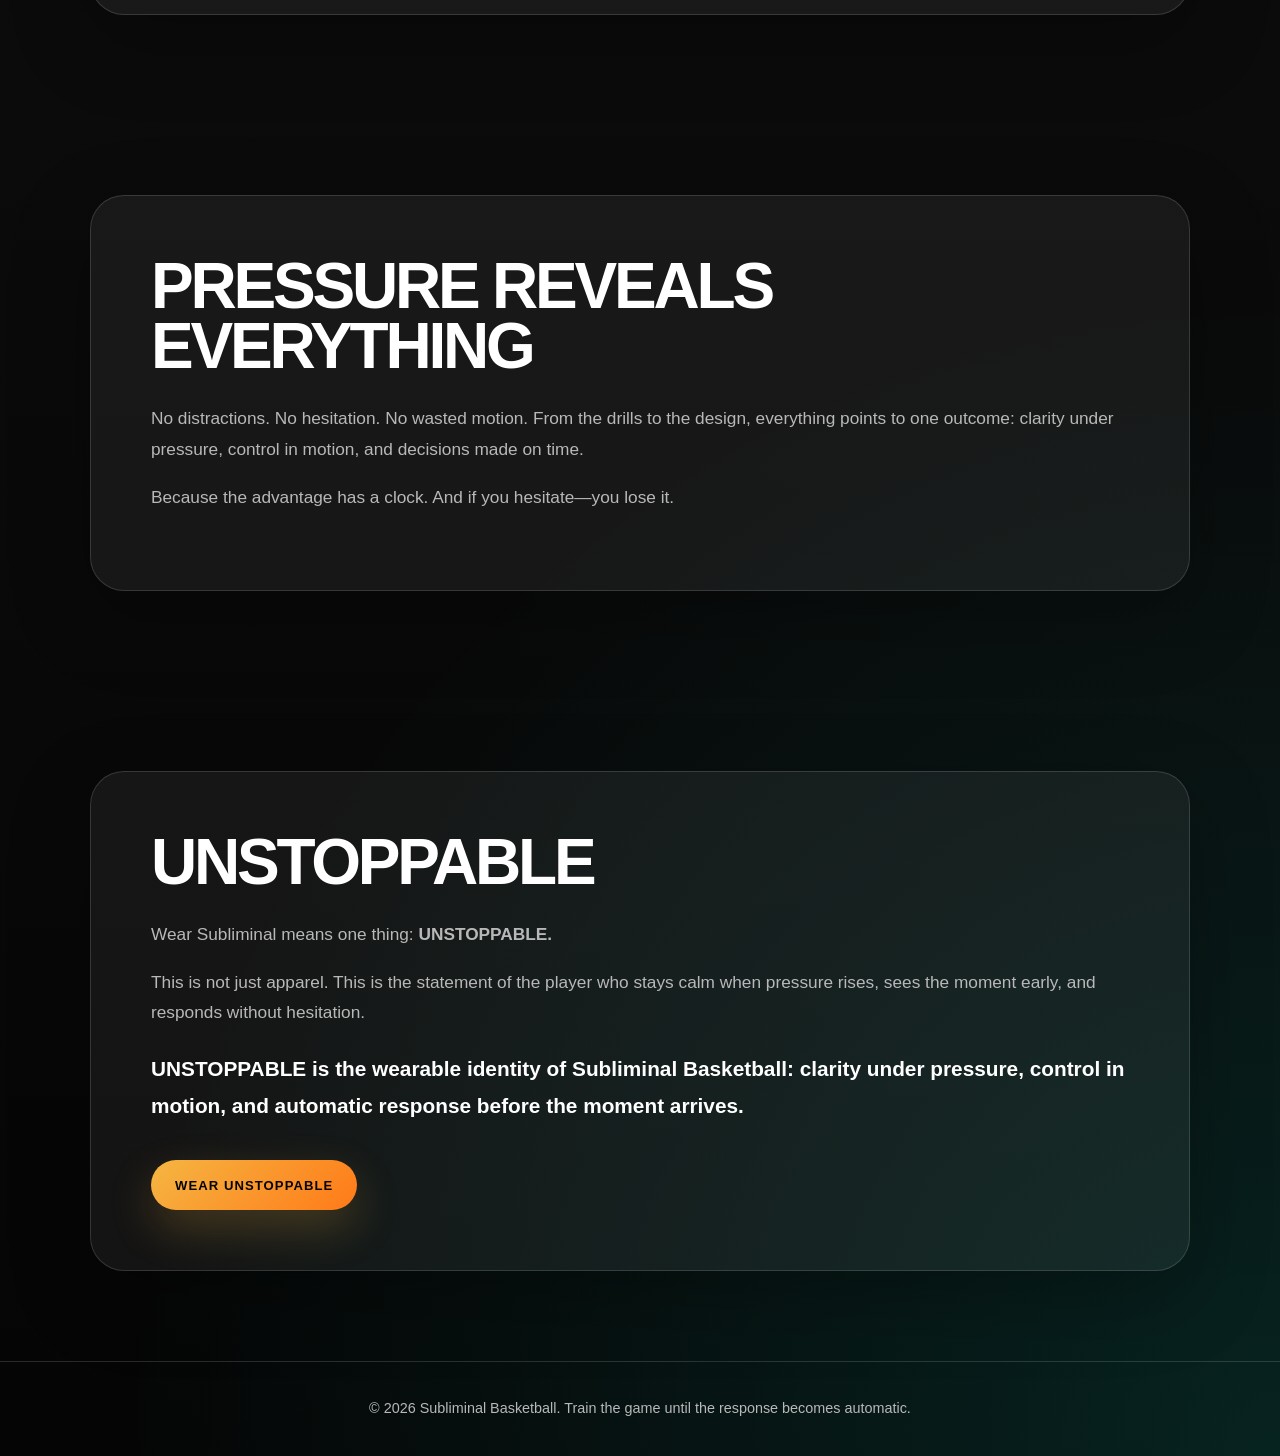
==== commit 023ffcdf: "Replace 'Wear Subliminal' with 'UNSTOPPABLE'" ====
--- a/index.html
+++ b/index.html
@@ -792,9 +792,9 @@
           <span data-lang="es">Presión</span>
         </a>
 
-        <a href="#wear">
-          <span data-lang="en">Wear Subliminal</span>
-          <span data-lang="es">Viste Subliminal</span>
+        <a href="https://shop.hoops.money" target="_blank" rel="noopener">
+          <span data-lang="en">UNSTOPPABLE</span>
+          <span data-lang="es">UNSTOPPABLE</span>
         </a>
       </div>
     </nav>
@@ -865,9 +865,9 @@
             <span data-lang="es">Drills Subliminales</span>
           </a>
 
-          <a href="#wear" class="btn btn-secondary">
-            <span data-lang="en">Wear Subliminal</span>
-            <span data-lang="es">Viste Subliminal</span>
+          <a href="https://shop.hoops.money" class="btn btn-secondary" target="_blank" rel="noopener">
+            <span data-lang="en">Wear UNSTOPPABLE</span>
+            <span data-lang="es">Viste UNSTOPPABLE</span>
           </a>
         </div>
       </div>
@@ -904,7 +904,7 @@
         </p>
 
         <p data-lang="en">
-          We don’t just play the game. We dress the game. What you wear reflects how you think: controlled, clear, and unshaken under pressure.
+          We don’t just play the game. We dress the game. What you wear reflects how you think: controlled, clear, unshaken under pressure, and UNSTOPPABLE.
         </p>
 
         <p data-lang="es">
@@ -912,7 +912,7 @@
         </p>
 
         <p data-lang="es">
-          Nosotros no solo jugamos el juego. Nosotros vestimos el juego. Lo que te pones refleja cómo piensas: con control, claridad y firmeza bajo presión.
+          Nosotros no solo jugamos el juego. Nosotros vestimos el juego. Lo que te pones refleja cómo piensas: con control, claridad, firmeza bajo presión y mentalidad UNSTOPPABLE.
         </p>
       </div>
     </section>
@@ -945,30 +945,38 @@
     <section id="wear">
       <div class="section-card">
         <h2>
-          <span data-lang="en">Wear Subliminal</span>
-          <span data-lang="es">Viste Subliminal</span>
+          <span data-lang="en">UNSTOPPABLE</span>
+          <span data-lang="es">UNSTOPPABLE</span>
         </h2>
 
         <p data-lang="en">
-          This isn’t something you explain. This is something you step into.
+          Wear Subliminal means one thing: <strong>UNSTOPPABLE.</strong>
+        </p>
+
+        <p data-lang="en">
+          This is not just apparel. This is the statement of the player who stays calm when pressure rises, sees the moment early, and responds without hesitation.
         </p>
 
         <p data-lang="en" class="closing">
-          Subliminal Basketball is the look, the mindset, and the automatic response of the player who is ready before the moment arrives.
+          UNSTOPPABLE is the wearable identity of Subliminal Basketball: clarity under pressure, control in motion, and automatic response before the moment arrives.
         </p>
 
         <p data-lang="es">
-          Esto no es algo que se explica. Esto es algo en lo que tú entras.
+          Vestir Subliminal significa una cosa: <strong>UNSTOPPABLE.</strong>
+        </p>
+
+        <p data-lang="es">
+          Esto no es solo ropa. Es la declaración del jugador que mantiene la calma cuando sube la presión, ve el momento temprano y responde sin dudar.
         </p>
 
         <p data-lang="es" class="closing">
-          Subliminal Basketball es la presencia, la mentalidad y la respuesta automática del jugador que está listo antes de que llegue el momento.
+          UNSTOPPABLE es la identidad que se viste en Subliminal Basketball: claridad bajo presión, control en movimiento y respuesta automática antes de que llegue el momento.
         </p>
 
         <div class="cta-row">
-          <a href="#" class="btn btn-primary">
-            <span data-lang="en">Wear Subliminal</span>
-            <span data-lang="es">Viste Subliminal</span>
+          <a href="https://shop.hoops.money" class="btn btn-primary" target="_blank" rel="noopener">
+            <span data-lang="en">Wear UNSTOPPABLE</span>
+            <span data-lang="es">Viste UNSTOPPABLE</span>
           </a>
         </div>
       </div>
